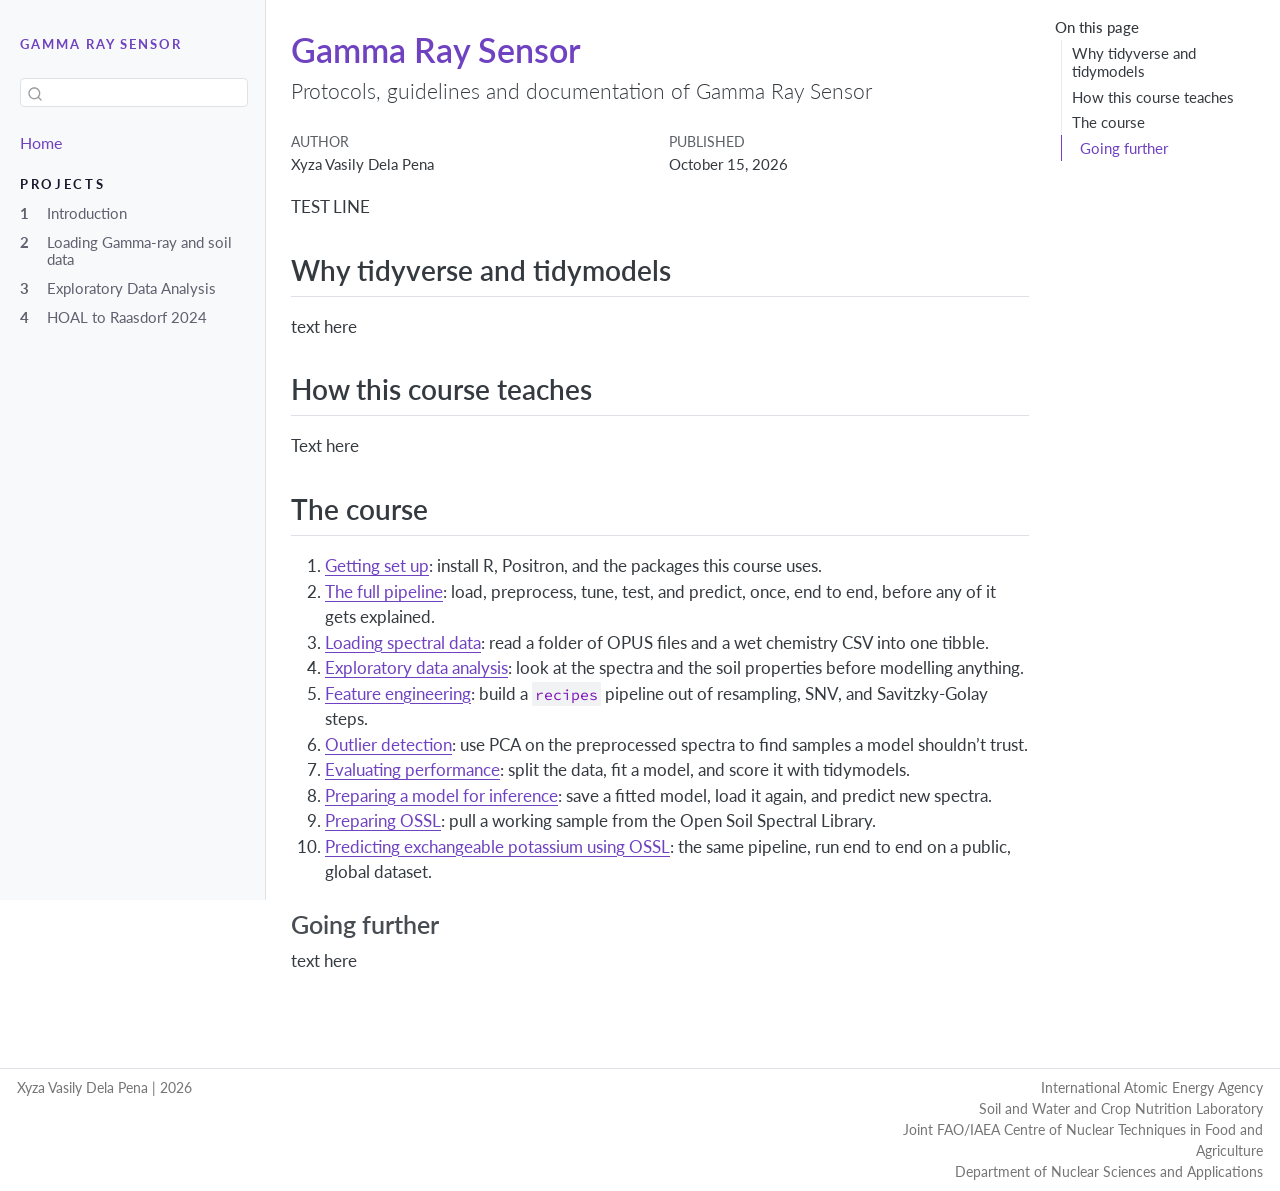
==== index.html @ c85a0ca1 "Built site for gh-pages" ====
<!DOCTYPE html>
<html xmlns="http://www.w3.org/1999/xhtml" lang="en" xml:lang="en"><head>

<meta charset="utf-8">
<meta name="generator" content="quarto-1.10.19">

<meta name="viewport" content="width=device-width, initial-scale=1.0, user-scalable=yes">

<meta name="author" content="Xyza Vasily Dela Pena">
<meta name="dcterms.date" content="2026-10-15">

<title>Gamma Ray Sensor – Gamma ray sensor</title>
<style>
/* Default styles provided by pandoc.
** See https://pandoc.org/MANUAL.html#variables-for-html for config info.
*/
span.smallcaps{font-variant: small-caps;}
div.columns{display: flex; gap: 1.5em;}
div.column{flex: auto;}
@media screen {
div.columns{gap: min(4vw, 1.5em);}
div.column{overflow-x: auto;}
}
div.hanging-indent{margin-left: 1.5em; text-indent: -1.5em;}
ul.task-list{list-style: none;}
ul.task-list li input[type="checkbox"] {
  width: 0.8em;
  margin: 0 0.8em 0.2em -1em; /* quarto-specific, see https://github.com/quarto-dev/quarto-cli/issues/4556 */ 
  vertical-align: middle;
}
</style>


<script src="site_libs/quarto-nav/quarto-nav.js"></script>
<script src="site_libs/quarto-nav/headroom.min.js"></script>
<script src="site_libs/clipboard/clipboard.min.js"></script>
<script src="site_libs/quarto-search/autocomplete.umd.js"></script>
<script src="site_libs/quarto-search/fuse.min.js"></script>
<script src="site_libs/quarto-search/quarto-search.js"></script>
<meta name="quarto:offset" content="./">
<script src="site_libs/quarto-html/quarto.js" type="module"></script>
<script src="site_libs/quarto-html/tabsets/tabsets.js" type="module"></script>
<script src="site_libs/quarto-html/popper.min.js"></script>
<script src="site_libs/quarto-html/tippy.umd.min.js"></script>
<script src="site_libs/quarto-html/anchor.min.js"></script>
<link href="site_libs/quarto-html/tippy.css" rel="stylesheet">
<link href="site_libs/quarto-html/quarto-syntax-highlighting-ad60bf5f67a9df7c069594d77196a5af.css" rel="stylesheet" id="quarto-text-highlighting-styles">
<script src="site_libs/bootstrap/bootstrap.min.js"></script>
<link href="site_libs/bootstrap/bootstrap-icons.css" rel="stylesheet">
<link href="site_libs/bootstrap/bootstrap-6af84be1552a2ad7f5f09363ced2a707.min.css" rel="stylesheet" append-hash="true" id="quarto-bootstrap" data-mode="light">
<script id="quarto-search-options" type="application/json">{
  "location": "sidebar",
  "copy-button": false,
  "collapse-after": 3,
  "panel-placement": "start",
  "type": "textbox",
  "limit": 50,
  "keyboard-shortcut": [
    "f",
    "/",
    "s"
  ],
  "show-item-context": false,
  "language": {
    "search-no-results-text": "No results",
    "search-matching-documents-text": "matching documents",
    "search-copy-link-title": "Copy link to search",
    "search-hide-matches-text": "Hide additional matches",
    "search-more-match-text": "more match in this document",
    "search-more-matches-text": "more matches in this document",
    "search-clear-button-title": "Clear",
    "search-text-placeholder": "",
    "search-detached-cancel-button-title": "Cancel",
    "search-submit-button-title": "Submit",
    "search-label": "Search"
  }
}</script>
<link rel="preconnect" href="https://fonts.googleapis.com">
<link rel="preconnect" href="https://fonts.gstatic.com" crossorigin="">
<link href="https://fonts.googleapis.com/css2?family=Lato:ital,wght@0,300;0,400;0,700;0,900;1,400&amp;family=Source+Code+Pro&amp;display=swap" rel="stylesheet">


</head>

<body class="nav-sidebar docked quarto-light">

<div id="quarto-search-results"></div>
  <header id="quarto-header" class="headroom fixed-top">
  <nav class="quarto-secondary-nav">
    <div class="container-fluid d-flex">
      <button type="button" class="quarto-btn-toggle btn" data-bs-toggle="collapse" role="button" data-bs-target=".quarto-sidebar-collapse-item" aria-controls="quarto-sidebar" aria-expanded="false" aria-label="Toggle sidebar navigation" onclick="if (window.quartoToggleHeadroom) { window.quartoToggleHeadroom(); }">
        <i class="bi bi-layout-text-sidebar-reverse"></i>
      </button>
        <nav class="quarto-page-breadcrumbs" aria-label="breadcrumb"><ol class="breadcrumb"><li class="breadcrumb-item"><a href="./index.html">Home</a></li></ol></nav>
        <a class="flex-grow-1" role="navigation" data-bs-toggle="collapse" data-bs-target=".quarto-sidebar-collapse-item" aria-controls="quarto-sidebar" aria-expanded="false" aria-label="Toggle sidebar navigation" onclick="if (window.quartoToggleHeadroom) { window.quartoToggleHeadroom(); }">      
        </a>
      <button type="button" class="btn quarto-search-button" aria-label="Search" onclick="window.quartoOpenSearch();">
        <i class="bi bi-search"></i>
      </button>
    </div>
  </nav>
</header>
<!-- content -->
<div id="quarto-content" class="quarto-container page-columns page-rows-contents page-layout-article">
<!-- sidebar -->
  <nav id="quarto-sidebar" class="sidebar collapse collapse-horizontal quarto-sidebar-collapse-item sidebar-navigation docked overflow-auto">
    <div class="pt-lg-2 mt-2 text-left sidebar-header">
    <div class="sidebar-title mb-0 py-0">
      <a href="./">GAMMA RAY SENSOR</a> 
    </div>
      </div>
        <div class="mt-2 flex-shrink-0 align-items-center">
        <div class="sidebar-search">
        <div id="quarto-search" class="" title="Search"></div>
        </div>
        </div>
    <div class="sidebar-menu-container"> 
    <ul class="list-unstyled mt-1">
        <li class="sidebar-item">
  <div class="sidebar-item-container"> 
  <a href="./index.html" class="sidebar-item-text sidebar-link active">
 <span class="menu-text">Home</span></a>
  </div>
</li>
        <li class="sidebar-item sidebar-item-section">
      <div class="sidebar-item-container"> 
            <a class="sidebar-item-text sidebar-link text-start" data-bs-toggle="collapse" data-bs-target="#quarto-sidebar-section-1" role="navigation" aria-expanded="true">
 <span class="menu-text">Projects</span></a>
          <a class="sidebar-item-toggle text-start" data-bs-toggle="collapse" data-bs-target="#quarto-sidebar-section-1" role="navigation" aria-expanded="true" aria-label="Toggle section">
            <i class="bi bi-chevron-right ms-2"></i>
          </a> 
      </div>
      <ul id="quarto-sidebar-section-1" class="collapse list-unstyled sidebar-section depth1 show">  
          <li class="sidebar-item">
  <div class="sidebar-item-container"> 
  <a href="./0-introduction.html" class="sidebar-item-text sidebar-link">
 <span class="menu-text">Introduction</span></a>
  </div>
</li>
          <li class="sidebar-item">
  <div class="sidebar-item-container"> 
  <a href="./1-Loading-gamma-ray-and-soil-data.html" class="sidebar-item-text sidebar-link">
 <span class="menu-text">Loading Gamma-ray and soil data</span></a>
  </div>
</li>
          <li class="sidebar-item">
  <div class="sidebar-item-container"> 
  <a href="./2-Exploratory-data-analysis.html" class="sidebar-item-text sidebar-link">
 <span class="menu-text">Exploratory Data Analysis</span></a>
  </div>
</li>
          <li class="sidebar-item">
  <div class="sidebar-item-container"> 
  <a href="./3-HOAL-to-raasdorf-2024.html" class="sidebar-item-text sidebar-link">
 <span class="menu-text">HOAL to Raasdorf 2024</span></a>
  </div>
</li>
      </ul>
  </li>
    </ul>
    </div>
</nav>
<div id="quarto-sidebar-glass" class="quarto-sidebar-collapse-item" data-bs-toggle="collapse" data-bs-target=".quarto-sidebar-collapse-item"></div>
<!-- margin-sidebar -->
    <div id="quarto-margin-sidebar" class="sidebar margin-sidebar">
        <nav id="TOC" role="doc-toc" class="toc-active">
    <h2 id="toc-title">On this page</h2>
   
  <ul>
  <li><a href="#why-tidyverse-and-tidymodels" id="toc-why-tidyverse-and-tidymodels" class="nav-link active" data-scroll-target="#why-tidyverse-and-tidymodels">Why tidyverse and tidymodels</a></li>
  <li><a href="#how-this-course-teaches" id="toc-how-this-course-teaches" class="nav-link" data-scroll-target="#how-this-course-teaches">How this course teaches</a></li>
  <li><a href="#the-course" id="toc-the-course" class="nav-link" data-scroll-target="#the-course">The course</a>
  <ul class="collapse">
  <li><a href="#going-further" id="toc-going-further" class="nav-link" data-scroll-target="#going-further">Going further</a></li>
  </ul></li>
  </ul>
</nav>
    </div>
<!-- main -->
<main class="content" id="quarto-document-content">

<header id="title-block-header" class="quarto-title-block default">
<div class="quarto-title">
<h1 class="title">Gamma Ray Sensor</h1>
<p class="subtitle lead">Protocols, guidelines and documentation of Gamma Ray Sensor</p>
</div>



<div class="quarto-title-meta">

    <div>
    <div class="quarto-title-meta-heading">Author</div>
    <div class="quarto-title-meta-contents">
             <p>Xyza Vasily Dela Pena </p>
          </div>
  </div>
    
    <div>
    <div class="quarto-title-meta-heading">Published</div>
    <div class="quarto-title-meta-contents">
      <p class="date">October 15, 2026</p>
    </div>
  </div>
  
    
  </div>
  


</header>


<p>TEST LINE</p>
<section id="why-tidyverse-and-tidymodels" class="level2">
<h2 class="anchored" data-anchor-id="why-tidyverse-and-tidymodels">Why tidyverse and tidymodels</h2>
<p>text here</p>
</section>
<section id="how-this-course-teaches" class="level2">
<h2 class="anchored" data-anchor-id="how-this-course-teaches">How this course teaches</h2>
<p>Text here</p>
</section>
<section id="the-course" class="level2">
<h2 class="anchored" data-anchor-id="the-course">The course</h2>
<ol type="1">
<li><a href="0-getting-setup.qmd">Getting set up</a>: install R, Positron, and the packages this course uses.</li>
<li><a href="1-full-pipeline.qmd">The full pipeline</a>: load, preprocess, tune, test, and predict, once, end to end, before any of it gets explained.</li>
<li><a href="2-loading-data.qmd">Loading spectral data</a>: read a folder of OPUS files and a wet chemistry CSV into one tibble.</li>
<li><a href="3-eda.qmd">Exploratory data analysis</a>: look at the spectra and the soil properties before modelling anything.</li>
<li><a href="4-feature-engineering.qmd">Feature engineering</a>: build a <code>recipes</code> pipeline out of resampling, SNV, and Savitzky-Golay steps.</li>
<li><a href="5-outlier-detection.qmd">Outlier detection</a>: use PCA on the preprocessed spectra to find samples a model shouldn’t trust.</li>
<li><a href="6-evaluating-performance.qmd">Evaluating performance</a>: split the data, fit a model, and score it with tidymodels.</li>
<li><a href="7-preparing-for-inference.qmd">Preparing a model for inference</a>: save a fitted model, load it again, and predict new spectra.</li>
<li><a href="8-preparing-ossl.qmd">Preparing OSSL</a>: pull a working sample from the Open Soil Spectral Library.</li>
<li><a href="9-kex-ossl-pipeline.qmd">Predicting exchangeable potassium using OSSL</a>: the same pipeline, run end to end on a public, global dataset.</li>
</ol>
<section id="going-further" class="level3">
<h3 class="anchored" data-anchor-id="going-further">Going further</h3>
<p>text here</p>


</section>
</section>

</main> <!-- /main -->
<script id="quarto-html-after-body" type="application/javascript">
  window.document.addEventListener("DOMContentLoaded", function (event) {
    const icon = "";
    const anchorJS = new window.AnchorJS();
    anchorJS.options = {
      placement: 'right',
      icon: icon
    };
    anchorJS.add('.anchored');
    const isCodeAnnotation = (el) => {
      for (const clz of el.classList) {
        if (clz.startsWith('code-annotation-')) {                     
          return true;
        }
      }
      return false;
    }
    const onCopySuccess = function(e) {
      // button target
      const button = e.trigger;
      // don't keep focus
      button.blur();
      // flash "checked"
      button.classList.add('code-copy-button-checked');
      var currentTitle = button.getAttribute("title");
      button.setAttribute("title", "Copied!");
      let tooltip;
      if (window.bootstrap) {
        button.setAttribute("data-bs-toggle", "tooltip");
        button.setAttribute("data-bs-placement", "left");
        button.setAttribute("data-bs-title", "Copied!");
        tooltip = new bootstrap.Tooltip(button, 
          { trigger: "manual", 
            customClass: "code-copy-button-tooltip",
            offset: [0, -8]});
        tooltip.show();    
      }
      setTimeout(function() {
        if (tooltip) {
          tooltip.hide();
          button.removeAttribute("data-bs-title");
          button.removeAttribute("data-bs-toggle");
          button.removeAttribute("data-bs-placement");
        }
        button.setAttribute("title", currentTitle);
        button.classList.remove('code-copy-button-checked');
      }, 1000);
      // clear code selection
      e.clearSelection();
    }
    const getTextToCopy = function(trigger) {
      const outerScaffold = trigger.parentElement.cloneNode(true);
      const codeEl = outerScaffold.querySelector('code');
      for (const childEl of codeEl.children) {
        if (isCodeAnnotation(childEl)) {
          childEl.remove();
        }
      }
      return codeEl.innerText;
    }
    const clipboard = new window.ClipboardJS('.code-copy-button:not([data-in-quarto-modal])', {
      text: getTextToCopy
    });
    clipboard.on('success', onCopySuccess);
    if (window.document.getElementById('quarto-embedded-source-code-modal')) {
      const clipboardModal = new window.ClipboardJS('.code-copy-button[data-in-quarto-modal]', {
        text: getTextToCopy,
        container: window.document.getElementById('quarto-embedded-source-code-modal')
      });
      clipboardModal.on('success', onCopySuccess);
    }
      var localhostRegex = new RegExp(/^(?:http|https):\/\/localhost\:?[0-9]*\//);
      var mailtoRegex = new RegExp(/^mailto:/);
        var filterRegex = new RegExp('/' + window.location.host + '/');
      var isInternal = (href) => {
          return filterRegex.test(href) || localhostRegex.test(href) || mailtoRegex.test(href);
      }
      // Inspect non-navigation links and adorn them if external
     var links = window.document.querySelectorAll('a[href]:not(.nav-link):not(.navbar-brand):not(.toc-action):not(.sidebar-link):not(.sidebar-item-toggle):not(.pagination-link):not(.no-external):not([aria-hidden]):not(.dropdown-item):not(.quarto-navigation-tool):not(.about-link)');
      for (var i=0; i<links.length; i++) {
        const link = links[i];
        if (!isInternal(link.href)) {
          // undo the damage that might have been done by quarto-nav.js in the case of
          // links that we want to consider external
          if (link.dataset.originalHref !== undefined) {
            link.href = link.dataset.originalHref;
          }
        }
      }
    function tippyHover(el, contentFn, onTriggerFn, onUntriggerFn) {
      const config = {
        allowHTML: true,
        maxWidth: 500,
        delay: 100,
        arrow: false,
        appendTo: function(el) {
            return el.parentElement;
        },
        interactive: true,
        interactiveBorder: 10,
        theme: 'quarto',
        placement: 'bottom-start',
      };
      if (contentFn) {
        config.content = contentFn;
      }
      if (onTriggerFn) {
        config.onTrigger = onTriggerFn;
      }
      if (onUntriggerFn) {
        config.onUntrigger = onUntriggerFn;
      }
      window.tippy(el, config); 
    }
    const noterefs = window.document.querySelectorAll('a[role="doc-noteref"]');
    for (var i=0; i<noterefs.length; i++) {
      const ref = noterefs[i];
      tippyHover(ref, function() {
        // use id or data attribute instead here
        let href = ref.getAttribute('data-footnote-href') || ref.getAttribute('href');
        try { href = new URL(href).hash; } catch {}
        const id = href.replace(/^#\/?/, "");
        const note = window.document.getElementById(id);
        if (note) {
          return note.innerHTML;
        } else {
          return "";
        }
      });
    }
    const xrefs = window.document.querySelectorAll('a.quarto-xref');
    const processXRef = (id, note) => {
      // Strip column container classes
      const stripColumnClz = (el) => {
        el.classList.remove("page-full", "page-columns");
        if (el.children) {
          for (const child of el.children) {
            stripColumnClz(child);
          }
        }
      }
      stripColumnClz(note)
      if (id === null || id.startsWith('sec-')) {
        // Special case sections, only their first couple elements
        const container = document.createElement("div");
        if (note.children && note.children.length > 2) {
          container.appendChild(note.children[0].cloneNode(true));
          for (let i = 1; i < note.children.length; i++) {
            const child = note.children[i];
            if (child.tagName === "P" && child.innerText === "") {
              continue;
            } else {
              container.appendChild(child.cloneNode(true));
              break;
            }
          }
          if (window.Quarto?.typesetMath) {
            window.Quarto.typesetMath(container);
          }
          return container.innerHTML
        } else {
          if (window.Quarto?.typesetMath) {
            window.Quarto.typesetMath(note);
          }
          return note.innerHTML;
        }
      } else {
        // Remove any anchor links if they are present
        const anchorLink = note.querySelector('a.anchorjs-link');
        if (anchorLink) {
          anchorLink.remove();
        }
        if (window.Quarto?.typesetMath) {
          window.Quarto.typesetMath(note);
        }
        if (note.classList.contains("callout")) {
          return note.outerHTML;
        } else {
          return note.innerHTML;
        }
      }
    }
    for (var i=0; i<xrefs.length; i++) {
      const xref = xrefs[i];
      tippyHover(xref, undefined, function(instance) {
        instance.disable();
        let url = xref.getAttribute('href');
        let hash = undefined; 
        if (url.startsWith('#')) {
          hash = url;
        } else {
          try { hash = new URL(url).hash; } catch {}
        }
        if (hash) {
          const id = hash.replace(/^#\/?/, "");
          const note = window.document.getElementById(id);
          if (note !== null) {
            try {
              const html = processXRef(id, note.cloneNode(true));
              instance.setContent(html);
            } finally {
              instance.enable();
              instance.show();
            }
          } else {
            // See if we can fetch this
            fetch(url.split('#')[0])
            .then(res => res.text())
            .then(html => {
              const parser = new DOMParser();
              const htmlDoc = parser.parseFromString(html, "text/html");
              const note = htmlDoc.getElementById(id);
              if (note !== null) {
                const html = processXRef(id, note);
                instance.setContent(html);
              } 
            }).finally(() => {
              instance.enable();
              instance.show();
            });
          }
        } else {
          // See if we can fetch a full url (with no hash to target)
          // This is a special case and we should probably do some content thinning / targeting
          fetch(url)
          .then(res => res.text())
          .then(html => {
            const parser = new DOMParser();
            const htmlDoc = parser.parseFromString(html, "text/html");
            const note = htmlDoc.querySelector('main.content');
            if (note !== null) {
              // This should only happen for chapter cross references
              // (since there is no id in the URL)
              // remove the first header
              if (note.children.length > 0 && note.children[0].tagName === "HEADER") {
                note.children[0].remove();
              }
              const html = processXRef(null, note);
              instance.setContent(html);
            } 
          }).finally(() => {
            instance.enable();
            instance.show();
          });
        }
      }, function(instance) {
      });
    }
        let selectedAnnoteEl;
        const selectorForAnnotation = ( cell, annotation) => {
          let cellAttr = 'data-code-cell="' + cell + '"';
          let lineAttr = 'data-code-annotation="' +  annotation + '"';
          const selector = 'span[' + cellAttr + '][' + lineAttr + ']';
          return selector;
        }
        const selectCodeLines = (annoteEl) => {
          const doc = window.document;
          const targetCell = annoteEl.getAttribute("data-target-cell");
          const targetAnnotation = annoteEl.getAttribute("data-target-annotation");
          const annoteSpan = window.document.querySelector(selectorForAnnotation(targetCell, targetAnnotation));
          const lines = annoteSpan.getAttribute("data-code-lines").split(",");
          const lineIds = lines.map((line) => {
            return targetCell + "-" + line;
          })
          let top = null;
          let height = null;
          let parent = null;
          if (lineIds.length > 0) {
              //compute the position of the single el (top and bottom and make a div)
              const el = window.document.getElementById(lineIds[0]);
              top = el.offsetTop;
              height = el.offsetHeight;
              parent = el.parentElement.parentElement;
            if (lineIds.length > 1) {
              const lastEl = window.document.getElementById(lineIds[lineIds.length - 1]);
              const bottom = lastEl.offsetTop + lastEl.offsetHeight;
              height = bottom - top;
            }
            if (top !== null && height !== null && parent !== null) {
              // cook up a div (if necessary) and position it 
              let div = window.document.getElementById("code-annotation-line-highlight");
              if (div === null) {
                div = window.document.createElement("div");
                div.setAttribute("id", "code-annotation-line-highlight");
                div.style.position = 'absolute';
                parent.appendChild(div);
              }
              div.style.top = top - 2 + "px";
              div.style.height = height + 4 + "px";
              div.style.left = 0;
              let gutterDiv = window.document.getElementById("code-annotation-line-highlight-gutter");
              if (gutterDiv === null) {
                gutterDiv = window.document.createElement("div");
                gutterDiv.setAttribute("id", "code-annotation-line-highlight-gutter");
                gutterDiv.style.position = 'absolute';
                const codeCell = window.document.getElementById(targetCell);
                const gutter = codeCell.querySelector('.code-annotation-gutter');
                gutter.appendChild(gutterDiv);
              }
              gutterDiv.style.top = top - 2 + "px";
              gutterDiv.style.height = height + 4 + "px";
            }
            selectedAnnoteEl = annoteEl;
          }
        };
        const unselectCodeLines = () => {
          const elementsIds = ["code-annotation-line-highlight", "code-annotation-line-highlight-gutter"];
          elementsIds.forEach((elId) => {
            const div = window.document.getElementById(elId);
            if (div) {
              div.remove();
            }
          });
          selectedAnnoteEl = undefined;
        };
          // Handle positioning of the toggle
      window.addEventListener(
        "resize",
        throttle(() => {
          elRect = undefined;
          if (selectedAnnoteEl) {
            selectCodeLines(selectedAnnoteEl);
          }
        }, 10)
      );
      function throttle(fn, ms) {
      let throttle = false;
      let timer;
        return (...args) => {
          if(!throttle) { // first call gets through
              fn.apply(this, args);
              throttle = true;
          } else { // all the others get throttled
              if(timer) clearTimeout(timer); // cancel #2
              timer = setTimeout(() => {
                fn.apply(this, args);
                timer = throttle = false;
              }, ms);
          }
        };
      }
        // Attach click handler to the DT
        const annoteDls = window.document.querySelectorAll('dt[data-target-cell]');
        for (const annoteDlNode of annoteDls) {
          annoteDlNode.addEventListener('click', (event) => {
            const clickedEl = event.target;
            if (clickedEl !== selectedAnnoteEl) {
              unselectCodeLines();
              const activeEl = window.document.querySelector('dt[data-target-cell].code-annotation-active');
              if (activeEl) {
                activeEl.classList.remove('code-annotation-active');
              }
              selectCodeLines(clickedEl);
              clickedEl.classList.add('code-annotation-active');
            } else {
              // Unselect the line
              unselectCodeLines();
              clickedEl.classList.remove('code-annotation-active');
            }
          });
        }
    const findCites = (el) => {
      const parentEl = el.parentElement;
      if (parentEl) {
        const cites = parentEl.dataset.cites;
        if (cites) {
          return {
            el,
            cites: cites.split(' ')
          };
        } else {
          return findCites(el.parentElement)
        }
      } else {
        return undefined;
      }
    };
    var bibliorefs = window.document.querySelectorAll('a[role="doc-biblioref"]');
    for (var i=0; i<bibliorefs.length; i++) {
      const ref = bibliorefs[i];
      const citeInfo = findCites(ref);
      if (citeInfo) {
        tippyHover(citeInfo.el, function() {
          var popup = window.document.createElement('div');
          citeInfo.cites.forEach(function(cite) {
            var citeDiv = window.document.createElement('div');
            citeDiv.classList.add('hanging-indent');
            citeDiv.classList.add('csl-entry');
            var biblioDiv = window.document.getElementById('ref-' + cite);
            if (biblioDiv) {
              citeDiv.innerHTML = biblioDiv.innerHTML;
            }
            popup.appendChild(citeDiv);
          });
          return popup.innerHTML;
        });
      }
    }
  });
  </script>
</div> <!-- /content -->
<footer class="footer">
  <div class="nav-footer">
    <div class="nav-footer-left">
<p>Xyza Vasily Dela Pena | 2026</p>
</div>   
    <div class="nav-footer-center">
      &nbsp;
    </div>
    <div class="nav-footer-right">
<p>International Atomic Energy Agency<br> Soil and Water and Crop Nutrition Laboratory<br> Joint FAO/IAEA Centre of Nuclear Techniques in Food and Agriculture<br> Department of Nuclear Sciences and Applications</p>
</div>
  </div>
</footer>




</body></html>
---- site_libs/quarto-html/tippy.css ----
.tippy-box[data-animation=fade][data-state=hidden]{opacity:0}[data-tippy-root]{max-width:calc(100vw - 10px)}.tippy-box{position:relative;background-color:#333;color:#fff;border-radius:4px;font-size:14px;line-height:1.4;white-space:normal;outline:0;transition-property:transform,visibility,opacity}.tippy-box[data-placement^=top]>.tippy-arrow{bottom:0}.tippy-box[data-placement^=top]>.tippy-arrow:before{bottom:-7px;left:0;border-width:8px 8px 0;border-top-color:initial;transform-origin:center top}.tippy-box[data-placement^=bottom]>.tippy-arrow{top:0}.tippy-box[data-placement^=bottom]>.tippy-arrow:before{top:-7px;left:0;border-width:0 8px 8px;border-bottom-color:initial;transform-origin:center bottom}.tippy-box[data-placement^=left]>.tippy-arrow{right:0}.tippy-box[data-placement^=left]>.tippy-arrow:before{border-width:8px 0 8px 8px;border-left-color:initial;right:-7px;transform-origin:center left}.tippy-box[data-placement^=right]>.tippy-arrow{left:0}.tippy-box[data-placement^=right]>.tippy-arrow:before{left:-7px;border-width:8px 8px 8px 0;border-right-color:initial;transform-origin:center right}.tippy-box[data-inertia][data-state=visible]{transition-timing-function:cubic-bezier(.54,1.5,.38,1.11)}.tippy-arrow{width:16px;height:16px;color:#333}.tippy-arrow:before{content:"";position:absolute;border-color:transparent;border-style:solid}.tippy-content{position:relative;padding:5px 9px;z-index:1}
---- site_libs/quarto-html/quarto-syntax-highlighting-ad60bf5f67a9df7c069594d77196a5af.css ----
/* quarto syntax highlight colors */
:root {
  --quarto-hl-ot-color: #003B4F;
  --quarto-hl-at-color: #657422;
  --quarto-hl-ss-color: #20794D;
  --quarto-hl-an-color: #5E5E5E;
  --quarto-hl-fu-color: #4758AB;
  --quarto-hl-st-color: #20794D;
  --quarto-hl-cf-color: #003B4F;
  --quarto-hl-op-color: #5E5E5E;
  --quarto-hl-er-color: #AD0000;
  --quarto-hl-bn-color: #AD0000;
  --quarto-hl-al-color: #AD0000;
  --quarto-hl-va-color: #111111;
  --quarto-hl-bu-color: inherit;
  --quarto-hl-ex-color: inherit;
  --quarto-hl-pp-color: #AD0000;
  --quarto-hl-in-color: #5E5E5E;
  --quarto-hl-vs-color: #20794D;
  --quarto-hl-wa-color: #5E5E5E;
  --quarto-hl-do-color: #5E5E5E;
  --quarto-hl-im-color: #00769E;
  --quarto-hl-ch-color: #20794D;
  --quarto-hl-dt-color: #AD0000;
  --quarto-hl-fl-color: #AD0000;
  --quarto-hl-co-color: #5E5E5E;
  --quarto-hl-cv-color: #5E5E5E;
  --quarto-hl-cn-color: #8f5902;
  --quarto-hl-sc-color: #5E5E5E;
  --quarto-hl-dv-color: #AD0000;
  --quarto-hl-kw-color: #003B4F;
}

/* other quarto variables */
:root {
  --quarto-font-monospace: "Source Code Pro", monospace;
}

/* syntax highlight based on Pandoc's rules */
pre > code.sourceCode > span {
  color: #003B4F;
}

code.sourceCode > span {
  color: #003B4F;
}

div.sourceCode,
div.sourceCode pre.sourceCode {
  color: #003B4F;
}

/* Normal */
code span {
  color: #003B4F;
}

/* Alert */
code span.al {
  color: #AD0000;
  font-style: inherit;
}

/* Annotation */
code span.an {
  color: #5E5E5E;
  font-style: inherit;
}

/* Attribute */
code span.at {
  color: #657422;
  font-style: inherit;
}

/* BaseN */
code span.bn {
  color: #AD0000;
  font-style: inherit;
}

/* BuiltIn */
code span.bu {
  font-style: inherit;
}

/* ControlFlow */
code span.cf {
  color: #003B4F;
  font-weight: bold;
  font-style: inherit;
}

/* Char */
code span.ch {
  color: #20794D;
  font-style: inherit;
}

/* Constant */
code span.cn {
  color: #8f5902;
  font-style: inherit;
}

/* Comment */
code span.co {
  color: #5E5E5E;
  font-style: inherit;
}

/* CommentVar */
code span.cv {
  color: #5E5E5E;
  font-style: italic;
}

/* Documentation */
code span.do {
  color: #5E5E5E;
  font-style: italic;
}

/* DataType */
code span.dt {
  color: #AD0000;
  font-style: inherit;
}

/* DecVal */
code span.dv {
  color: #AD0000;
  font-style: inherit;
}

/* Error */
code span.er {
  color: #AD0000;
  font-style: inherit;
}

/* Extension */
code span.ex {
  font-style: inherit;
}

/* Float */
code span.fl {
  color: #AD0000;
  font-style: inherit;
}

/* Function */
code span.fu {
  color: #4758AB;
  font-style: inherit;
}

/* Import */
code span.im {
  color: #00769E;
  font-style: inherit;
}

/* Information */
code span.in {
  color: #5E5E5E;
  font-style: inherit;
}

/* Keyword */
code span.kw {
  color: #003B4F;
  font-weight: bold;
  font-style: inherit;
}

/* Operator */
code span.op {
  color: #5E5E5E;
  font-style: inherit;
}

/* Other */
code span.ot {
  color: #003B4F;
  font-style: inherit;
}

/* Preprocessor */
code span.pp {
  color: #AD0000;
  font-style: inherit;
}

/* SpecialChar */
code span.sc {
  color: #5E5E5E;
  font-style: inherit;
}

/* SpecialString */
code span.ss {
  color: #20794D;
  font-style: inherit;
}

/* String */
code span.st {
  color: #20794D;
  font-style: inherit;
}

/* Variable */
code span.va {
  color: #111111;
  font-style: inherit;
}

/* VerbatimString */
code span.vs {
  color: #20794D;
  font-style: inherit;
}

/* Warning */
code span.wa {
  color: #5E5E5E;
  font-style: italic;
}

.prevent-inlining {
  content: "</";
}

/*# sourceMappingURL=bfb3325589db19b875b60b6c6606fc0e.css.map */
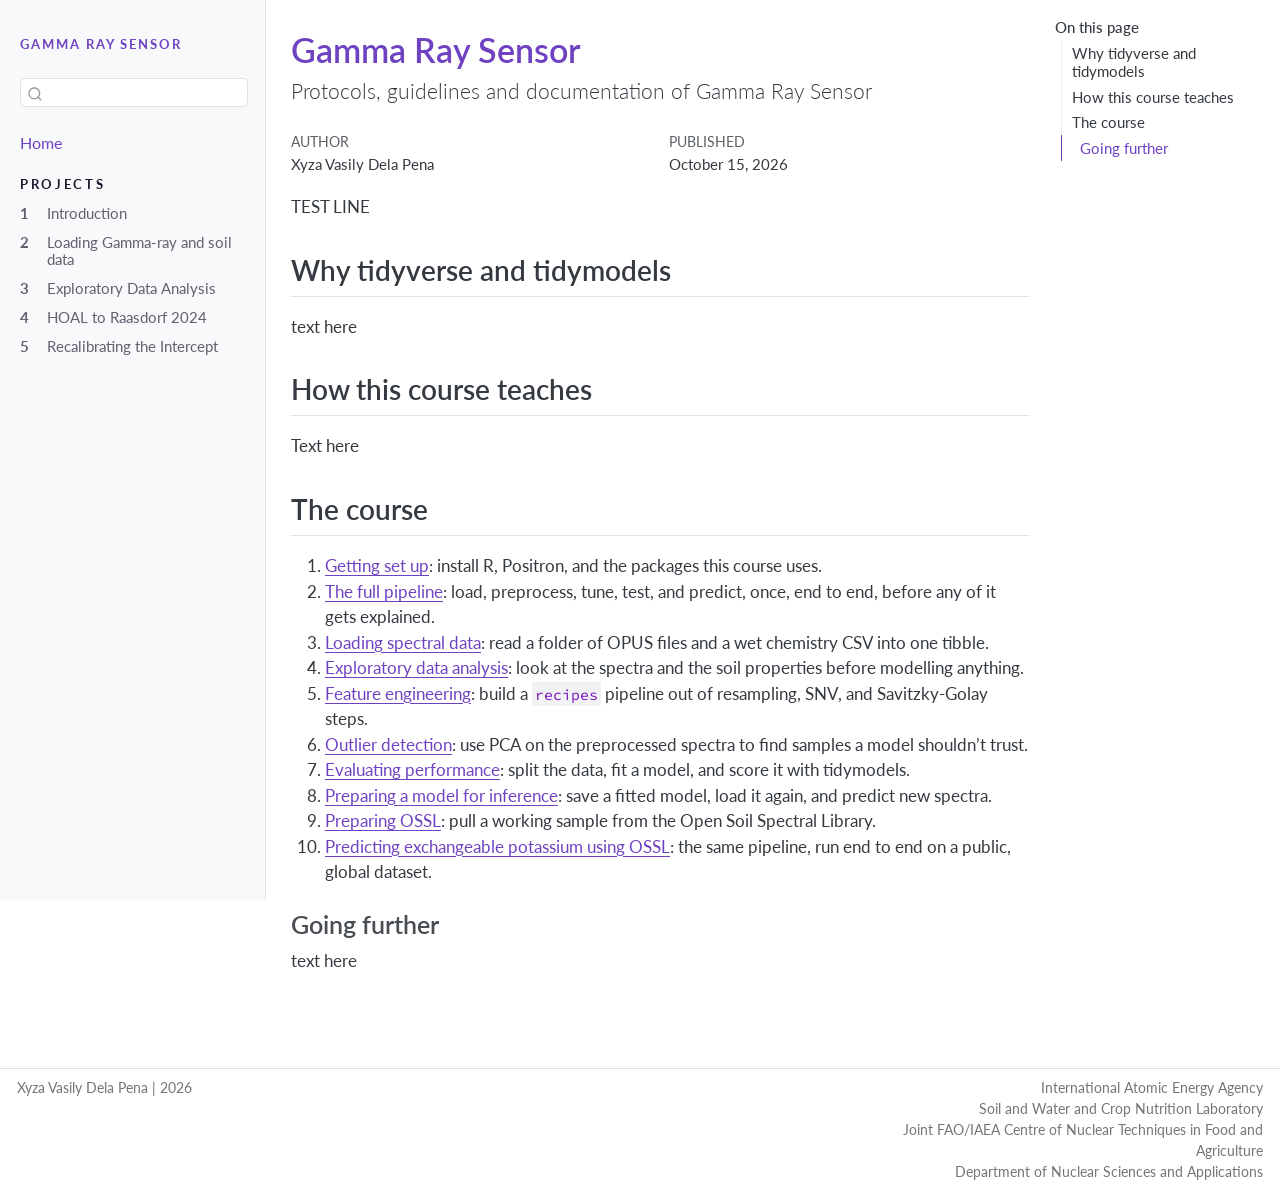
==== commit c513e4dd: "Built site for gh-pages" ====
--- a/index.html
+++ b/index.html
@@ -155,6 +155,12 @@
  <span class="menu-text">HOAL to Raasdorf 2024</span></a>
   </div>
 </li>
+          <li class="sidebar-item">
+  <div class="sidebar-item-container"> 
+  <a href="./3b-recalibrating-the-intercept.html" class="sidebar-item-text sidebar-link">
+ <span class="menu-text">Recalibrating the Intercept</span></a>
+  </div>
+</li>
       </ul>
   </li>
     </ul>
@@ -316,7 +322,7 @@
     }
       var localhostRegex = new RegExp(/^(?:http|https):\/\/localhost\:?[0-9]*\//);
       var mailtoRegex = new RegExp(/^mailto:/);
-        var filterRegex = new RegExp('/' + window.location.host + '/');
+        var filterRegex = new RegExp("https:\/\/xyza-vasily\.github\.io\/Soil-Characterization-via-Gamma-Ray-Sensor\/");
       var isInternal = (href) => {
           return filterRegex.test(href) || localhostRegex.test(href) || mailtoRegex.test(href);
       }
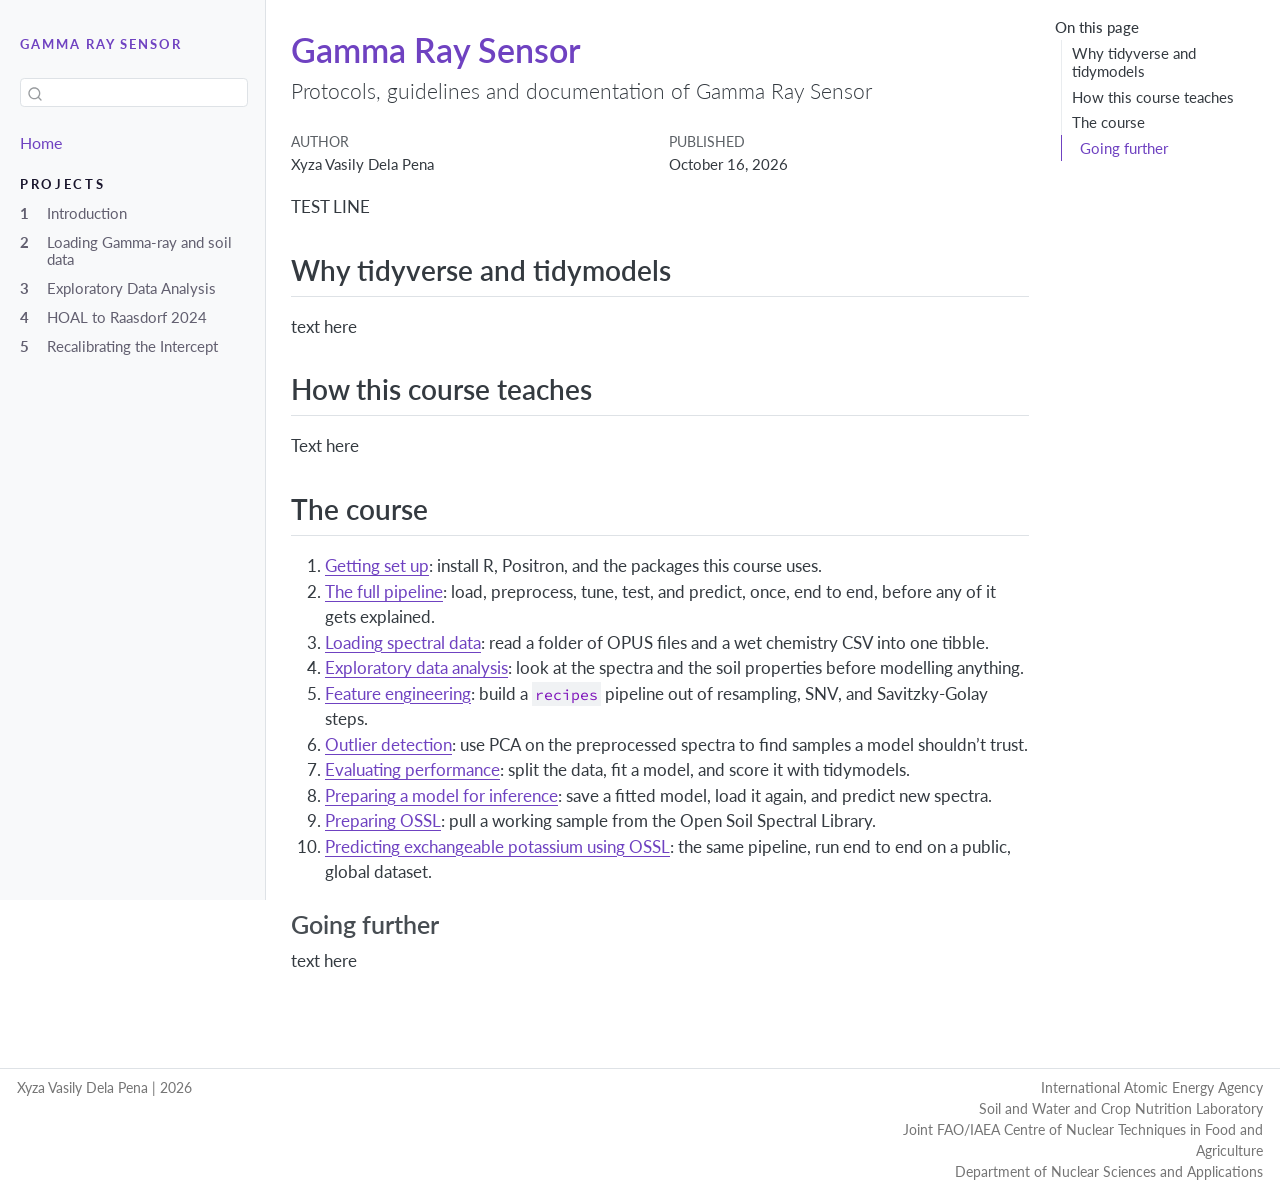
==== commit dd38493a: "Built site for gh-pages" ====
--- a/index.html
+++ b/index.html
@@ -2,12 +2,12 @@
 <html xmlns="http://www.w3.org/1999/xhtml" lang="en" xml:lang="en"><head>
 
 <meta charset="utf-8">
-<meta name="generator" content="quarto-1.10.19">
+<meta name="generator" content="quarto-1.10.18">
 
 <meta name="viewport" content="width=device-width, initial-scale=1.0, user-scalable=yes">
 
 <meta name="author" content="Xyza Vasily Dela Pena">
-<meta name="dcterms.date" content="2026-10-15">
+<meta name="dcterms.date" content="2026-10-16">
 
 <title>Gamma Ray Sensor – Gamma ray sensor</title>
 <style>
@@ -44,7 +44,7 @@
 <script src="site_libs/quarto-html/tippy.umd.min.js"></script>
 <script src="site_libs/quarto-html/anchor.min.js"></script>
 <link href="site_libs/quarto-html/tippy.css" rel="stylesheet">
-<link href="site_libs/quarto-html/quarto-syntax-highlighting-ad60bf5f67a9df7c069594d77196a5af.css" rel="stylesheet" id="quarto-text-highlighting-styles">
+<link href="site_libs/quarto-html/quarto-syntax-highlighting-712a858a7335f8c7f74f41a4769ee845.css" rel="stylesheet" id="quarto-text-highlighting-styles">
 <script src="site_libs/bootstrap/bootstrap.min.js"></script>
 <link href="site_libs/bootstrap/bootstrap-icons.css" rel="stylesheet">
 <link href="site_libs/bootstrap/bootstrap-6af84be1552a2ad7f5f09363ced2a707.min.css" rel="stylesheet" append-hash="true" id="quarto-bootstrap" data-mode="light">
@@ -205,7 +205,7 @@
     <div>
     <div class="quarto-title-meta-heading">Published</div>
     <div class="quarto-title-meta-contents">
-      <p class="date">October 15, 2026</p>
+      <p class="date">October 16, 2026</p>
     </div>
   </div>
   
--- a/site_libs/quarto-html/quarto-syntax-highlighting-712a858a7335f8c7f74f41a4769ee845.css
+++ b/site_libs/quarto-html/quarto-syntax-highlighting-712a858a7335f8c7f74f41a4769ee845.css
@@ -0,0 +1,236 @@
+/* quarto syntax highlight colors */
+:root {
+  --quarto-hl-ot-color: #003B4F;
+  --quarto-hl-at-color: #657422;
+  --quarto-hl-ss-color: #20794D;
+  --quarto-hl-an-color: #5E5E5E;
+  --quarto-hl-fu-color: #4758AB;
+  --quarto-hl-st-color: #20794D;
+  --quarto-hl-cf-color: #003B4F;
+  --quarto-hl-op-color: #5E5E5E;
+  --quarto-hl-er-color: #AD0000;
+  --quarto-hl-bn-color: #AD0000;
+  --quarto-hl-al-color: #AD0000;
+  --quarto-hl-va-color: #111111;
+  --quarto-hl-bu-color: inherit;
+  --quarto-hl-ex-color: inherit;
+  --quarto-hl-pp-color: #AD0000;
+  --quarto-hl-in-color: #5E5E5E;
+  --quarto-hl-vs-color: #20794D;
+  --quarto-hl-wa-color: #5E5E5E;
+  --quarto-hl-do-color: #5E5E5E;
+  --quarto-hl-im-color: #00769E;
+  --quarto-hl-ch-color: #20794D;
+  --quarto-hl-dt-color: #AD0000;
+  --quarto-hl-fl-color: #AD0000;
+  --quarto-hl-co-color: #5E5E5E;
+  --quarto-hl-cv-color: #5E5E5E;
+  --quarto-hl-cn-color: #8f5902;
+  --quarto-hl-sc-color: #5E5E5E;
+  --quarto-hl-dv-color: #AD0000;
+  --quarto-hl-kw-color: #003B4F;
+}
+
+/* other quarto variables */
+:root {
+  --quarto-font-monospace: "Source Code Pro", monospace;
+}
+
+/* syntax highlight based on Pandoc's rules */
+pre > code.sourceCode > span {
+  color: #003B4F;
+}
+
+code.sourceCode > span {
+  color: #003B4F;
+}
+
+div.sourceCode,
+div.sourceCode pre.sourceCode {
+  color: #003B4F;
+}
+
+/* Normal */
+code span {
+  color: #003B4F;
+}
+
+/* Alert */
+code span.al {
+  color: #AD0000;
+  font-style: inherit;
+}
+
+/* Annotation */
+code span.an {
+  color: #5E5E5E;
+  font-style: inherit;
+}
+
+/* Attribute */
+code span.at {
+  color: #657422;
+  font-style: inherit;
+}
+
+/* BaseN */
+code span.bn {
+  color: #AD0000;
+  font-style: inherit;
+}
+
+/* BuiltIn */
+code span.bu {
+  font-style: inherit;
+}
+
+/* ControlFlow */
+code span.cf {
+  color: #003B4F;
+  font-weight: bold;
+  font-style: inherit;
+}
+
+/* Char */
+code span.ch {
+  color: #20794D;
+  font-style: inherit;
+}
+
+/* Constant */
+code span.cn {
+  color: #8f5902;
+  font-style: inherit;
+}
+
+/* Comment */
+code span.co {
+  color: #5E5E5E;
+  font-style: inherit;
+}
+
+/* CommentVar */
+code span.cv {
+  color: #5E5E5E;
+  font-style: italic;
+}
+
+/* Documentation */
+code span.do {
+  color: #5E5E5E;
+  font-style: italic;
+}
+
+/* DataType */
+code span.dt {
+  color: #AD0000;
+  font-style: inherit;
+}
+
+/* DecVal */
+code span.dv {
+  color: #AD0000;
+  font-style: inherit;
+}
+
+/* Error */
+code span.er {
+  color: #AD0000;
+  font-style: inherit;
+}
+
+/* Extension */
+code span.ex {
+  font-style: inherit;
+}
+
+/* Float */
+code span.fl {
+  color: #AD0000;
+  font-style: inherit;
+}
+
+/* Function */
+code span.fu {
+  color: #4758AB;
+  font-style: inherit;
+}
+
+/* Import */
+code span.im {
+  color: #00769E;
+  font-style: inherit;
+}
+
+/* Information */
+code span.in {
+  color: #5E5E5E;
+  font-style: inherit;
+}
+
+/* Keyword */
+code span.kw {
+  color: #003B4F;
+  font-weight: bold;
+  font-style: inherit;
+}
+
+/* Operator */
+code span.op {
+  color: #5E5E5E;
+  font-style: inherit;
+}
+
+/* Other */
+code span.ot {
+  color: #003B4F;
+  font-style: inherit;
+}
+
+/* Preprocessor */
+code span.pp {
+  color: #AD0000;
+  font-style: inherit;
+}
+
+/* SpecialChar */
+code span.sc {
+  color: #5E5E5E;
+  font-style: inherit;
+}
+
+/* SpecialString */
+code span.ss {
+  color: #20794D;
+  font-style: inherit;
+}
+
+/* String */
+code span.st {
+  color: #20794D;
+  font-style: inherit;
+}
+
+/* Variable */
+code span.va {
+  color: #111111;
+  font-style: inherit;
+}
+
+/* VerbatimString */
+code span.vs {
+  color: #20794D;
+  font-style: inherit;
+}
+
+/* Warning */
+code span.wa {
+  color: #5E5E5E;
+  font-style: italic;
+}
+
+.prevent-inlining {
+  content: "</";
+}
+
+/*# sourceMappingURL=40bd73853d37d308413934c27e1a1557.css.map */
